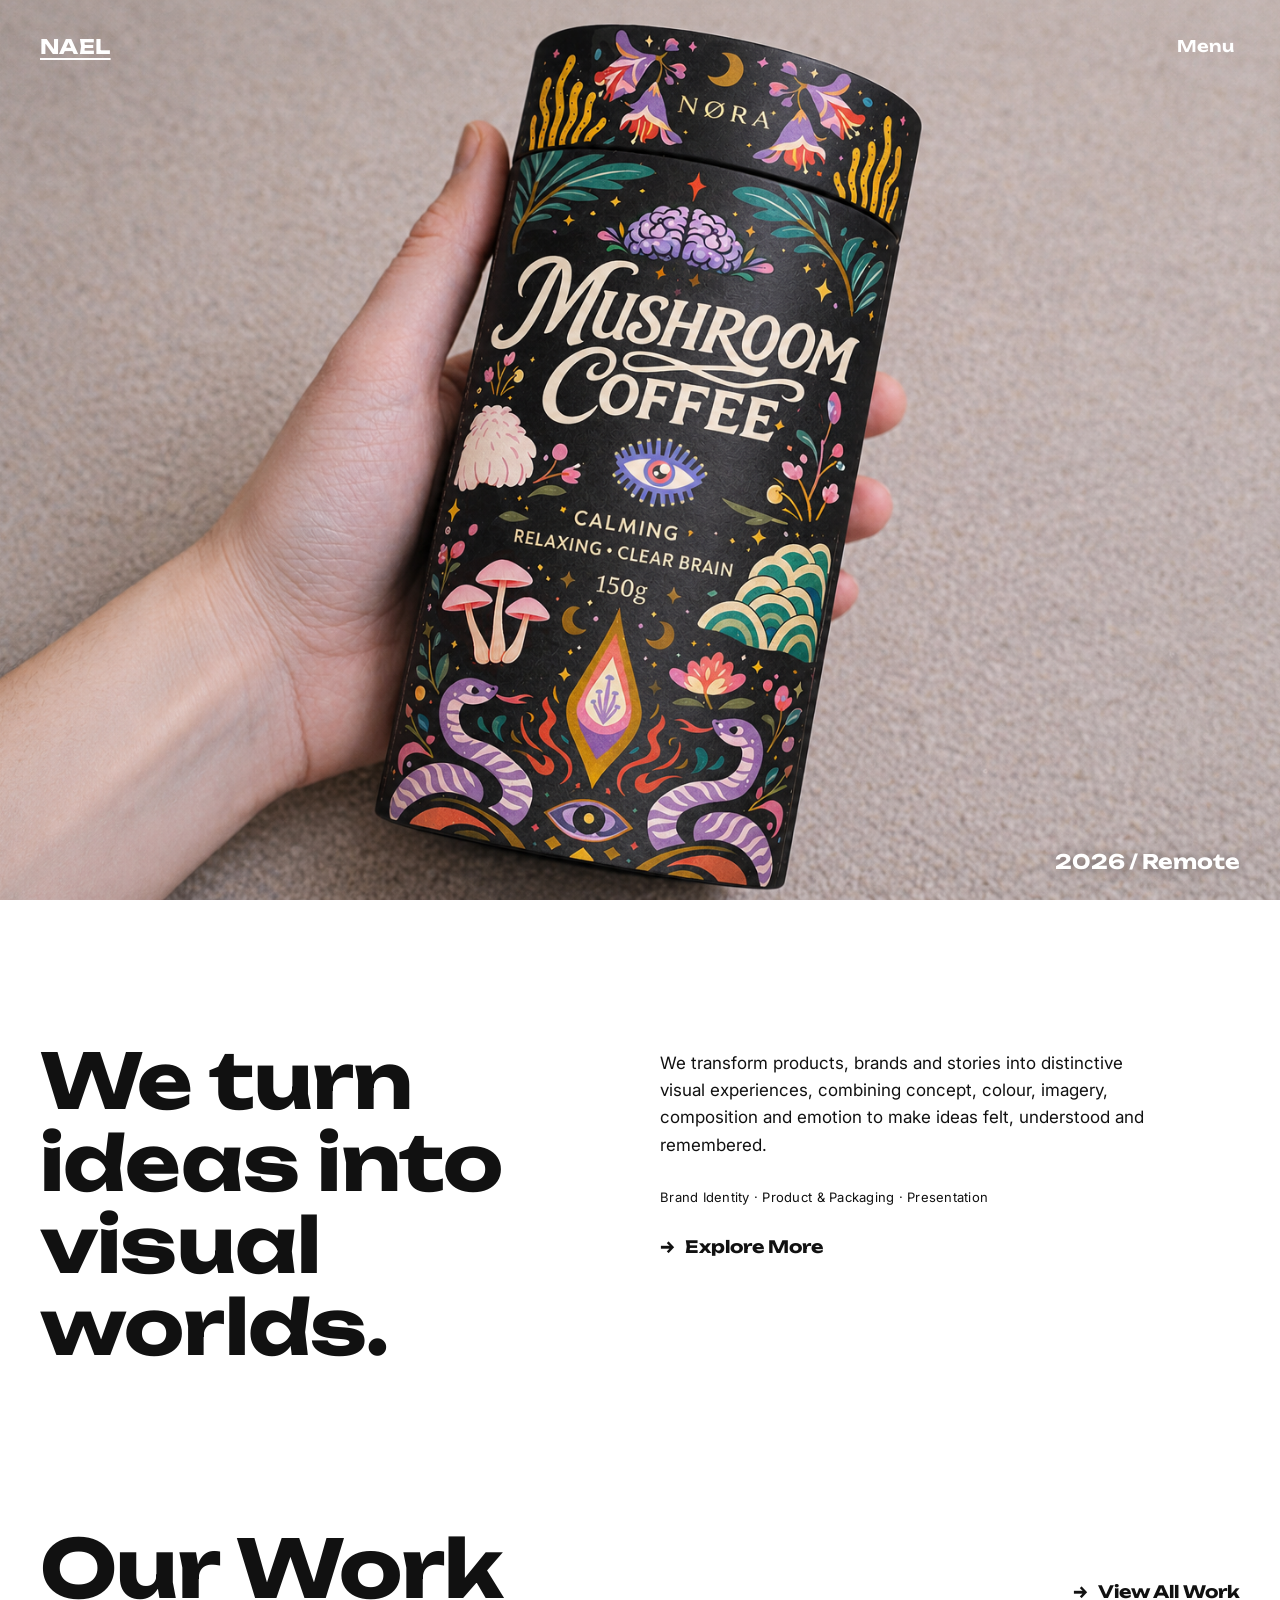
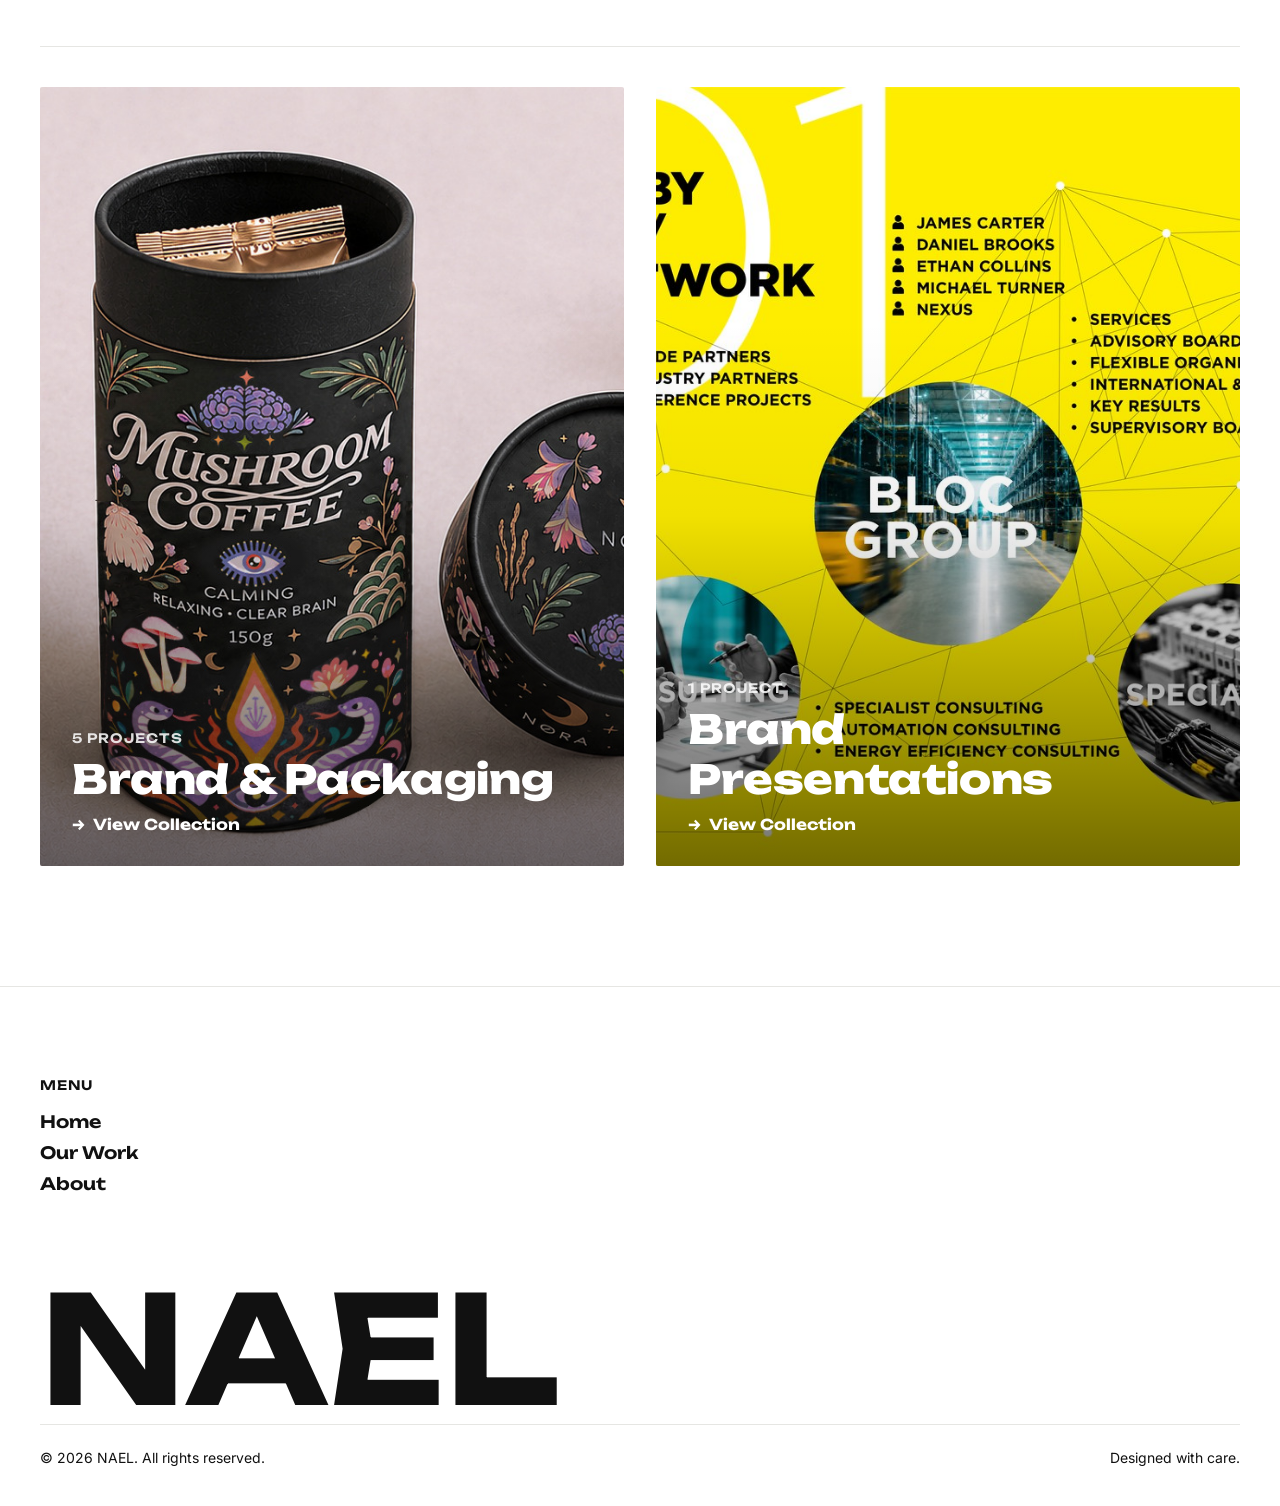
==== index.html @ 0442d5aa "Add files via upload" ====
<!DOCTYPE html>
<html lang="en">
<head>
  <meta charset="UTF-8" />
  <meta name="viewport" content="width=device-width, initial-scale=1.0" />
  <title>NAEL — Design Portfolio</title>
  <meta name="description" content="Design studio for packaging, corporate design and presentation design." />

  <link rel="preconnect" href="https://fonts.googleapis.com">
  <link rel="preconnect" href="https://fonts.gstatic.com" crossorigin>
  <link href="https://fonts.googleapis.com/css2?family=Unbounded:wght@600;700;800;900&family=Inter:wght@400;500&display=swap" rel="stylesheet">


  <link rel="icon" type="image/x-icon" href="images/favicon.ico" />
  <link rel="icon" type="image/png" sizes="32x32" href="images/favicon-32.png" />
  <link rel="icon" type="image/png" sizes="16x16" href="images/favicon-16.png" />
  <link rel="apple-touch-icon" href="images/apple-touch-icon.png" />
  <link rel="stylesheet" href="css/style.css" />
</head>
<body>

  <!-- ===================== HEADER ===================== -->
  <header class="site-header">
    <a href="index.html" class="logo">NAEL</a>
    <button class="menu-toggle" data-menu-toggle>Menu</button>
  </header>

  <!-- Full-screen navigation overlay -->
  <nav class="nav-overlay" data-nav-overlay>
    <button class="nav-overlay-close" data-nav-close>Close</button>
    <ul class="nav-links">
      <li><a href="index.html">Home</a></li>
      <li><a href="work.html">Our Work</a></li>
      <li><a href="about.html">About</a></li>
      <li><a href="mailto:hello@nael.agency">Contact</a></li>
    </ul>
  </nav>

  <!-- ===================== HERO ===================== -->
  <section class="hero">
    <img src="images/hero.png" alt="Featured project" />
    <div class="hero-facts">
      <span>2026 / Remote</span>
    </div>
  </section>

  <!-- ===================== STATEMENT ===================== -->
  <section class="statement" id="about">
    <div class="statement-grid reveal">
      <h1 class="statement-headline">
        We turn ideas into visual worlds.
      </h1>
      <div class="statement-side">
        <p>
          We transform products, brands and stories into distinctive
          visual experiences, combining concept, colour, imagery,
          composition and emotion to make ideas felt, understood and
          remembered.
        </p>
        <p class="statement-tags">
          Brand Identity · Product & Packaging · Presentation
        </p>
        <a href="#work" class="explore-link">
          <span class="arrow">→</span> Explore More
        </a>
      </div>
    </div>
  </section>

  <!-- ===================== WORK / PROJECT GRID ===================== -->
  <section class="work" id="work">
    <div class="work-heading-row reveal">
      <h2 class="work-title">Our Work</h2>
      <a href="work.html" class="explore-link"><span class="arrow">→</span> View All Work</a>
    </div>
    <hr class="hairline" />

    <div class="category-grid" style="margin-top: 40px;">
      <a href="work-packaging.html" class="category-tile reveal">
        <img src="images/projects/nora/thumb.jpg" alt="Brand & Packaging" />
        <div class="category-tile-scrim"></div>
        <div class="category-tile-content">
          <div class="category-tile-count">5 Projects</div>
          <div class="category-tile-name">Brand & Packaging</div>
          <div class="category-tile-link"><span class="arrow">→</span> View Collection</div>
        </div>
      </a>

      <a href="work-presentations.html" class="category-tile reveal">
        <img src="images/projects/bloc/thumb.jpg" alt="Brand Presentations" />
        <div class="category-tile-scrim"></div>
        <div class="category-tile-content">
          <div class="category-tile-count">1 Project</div>
          <div class="category-tile-name">Brand Presentations</div>
          <div class="category-tile-link"><span class="arrow">→</span> View Collection</div>
        </div>
      </a>
    </div>
  </section>

  <!-- ===================== FOOTER ===================== -->
  <footer class="site-footer">
    <div class="footer-grid">      <div class="footer-col">
        <h4>Menu</h4>
        <a href="index.html">Home</a>
        <a href="work.html">Our Work</a>
        <a href="about.html">About</a>
      </div>
      <!-- Socials-Bereich vorerst versteckt, bei Bedarf einfach den Kommentar entfernen
      <div class="footer-col">
        <h4>Socials</h4>
        <a href="#" target="_blank" rel="noopener">Instagram</a>
        <a href="#" target="_blank" rel="noopener">LinkedIn</a>
      </div>
      -->
    </div>

    <p class="footer-wordmark">NAEL</p>

    <div class="footer-bottom">
      <span>© 2026 NAEL. All rights reserved.</span>
      <span>Designed with care.</span>
    </div>
  </footer>

  <script src="js/script.js"></script>
</body>
</html>
---- css/style.css ----
/* =========================================================
   PORTFOLIO — Grundstyles
   Farben, Typografie und Abstände sind als Variablen definiert.
   Wenn du z.B. die Schrift oder Farbe ändern willst, reicht es,
   die Werte hier oben im :root anzupassen.
   ========================================================= */

:root {
  --color-bg: #ffffff;
  --color-text: #111111;
  --color-text-muted: #111111;
  --color-line: #e6e6e3;
  --color-surface: #f4f3f0;

  --font-display: "Unbounded", "Helvetica Neue", Arial, sans-serif;
  --font-body: "Inter", "Helvetica Neue", Arial, sans-serif;

  --container-padding: 40px;
  --header-height: 92px;
}

@media (max-width: 720px) {
  :root {
    --container-padding: 20px;
    --header-height: 72px;
  }
}

* {
  box-sizing: border-box;
}

html {
  scroll-behavior: smooth;
}

body {
  margin: 0;
  background: var(--color-bg);
  color: var(--color-text);
  font-family: var(--font-body);
  -webkit-font-smoothing: antialiased;
  overflow-x: hidden;
}

img {
  max-width: 100%;
  display: block;
}

a {
  color: inherit;
  text-decoration: none;
}

@media (prefers-reduced-motion: reduce) {
  html {
    scroll-behavior: auto;
  }
  * {
    animation-duration: 0.01ms !important;
    transition-duration: 0.01ms !important;
  }
}

/* ---------- Layout Helpers ---------- */

.wrap {
  width: 100%;
  padding: 0 var(--container-padding);
}

.hairline {
  border: none;
  border-top: 1px solid var(--color-line);
  margin: 0;
}

/* ---------- Site Header (auf allen Seiten) ---------- */

.site-header {
  position: fixed;
  top: 0;
  left: 0;
  right: 0;
  z-index: 100;
  display: flex;
  align-items: center;
  justify-content: space-between;
  height: var(--header-height);
  padding: 0 var(--container-padding);
  background: transparent;
  transition: background 0.25s ease, box-shadow 0.25s ease;
}

.site-header a,
.site-header button {
  color: #ffffff;
  transition: color 0.25s ease;
}

/* Sobald man über das Hero-/Headerbild hinaus gescrollt hat,
   bekommt der Header einen weißen Balken und dunklen Text,
   damit er auch über hellem Hintergrund lesbar bleibt. */
.site-header.is-scrolled {
  background: rgba(255, 255, 255, 0.94);
  box-shadow: 0 1px 0 var(--color-line);
}

.site-header.is-scrolled a,
.site-header.is-scrolled button {
  color: var(--color-text);
}

.logo {
  font-family: var(--font-display);
  font-weight: 700;
  font-size: 20px;
  letter-spacing: 0.02em;
  text-decoration: underline;
  text-underline-offset: 4px;
}

.menu-toggle {
  background: none;
  border: none;
  font-family: var(--font-display);
  font-weight: 600;
  font-size: 16px;
  cursor: pointer;
  letter-spacing: 0.02em;
}

/* Full-screen nav overlay */
.nav-overlay {
  position: fixed;
  inset: 0;
  background: var(--color-text);
  color: #fff;
  z-index: 200;
  display: flex;
  flex-direction: column;
  justify-content: center;
  padding: var(--container-padding);
  transform: translateY(-100%);
  transition: transform 0.5s cubic-bezier(0.65, 0, 0.35, 1);
}

.nav-overlay.is-open {
  transform: translateY(0);
}

.nav-overlay-close {
  position: absolute;
  top: 0;
  right: 0;
  height: var(--header-height);
  padding: 0 var(--container-padding);
  display: flex;
  align-items: center;
  background: none;
  border: none;
  color: #fff;
  font-family: var(--font-display);
  font-weight: 600;
  font-size: 16px;
  cursor: pointer;
}

.nav-links {
  list-style: none;
  margin: 0;
  padding: 0;
}

.nav-links li {
  border-top: 1px solid rgba(255, 255, 255, 0.2);
}

.nav-links li:last-child {
  border-bottom: 1px solid rgba(255, 255, 255, 0.2);
}

.nav-links a {
  display: block;
  font-family: var(--font-display);
  font-weight: 700;
  font-size: clamp(32px, 8vw, 64px);
  padding: 14px 0;
  letter-spacing: -0.01em;
}

.nav-links a:hover {
  opacity: 0.6;
}

/* ---------- Hero ---------- */

.hero {
  position: relative;
  width: 100%;
  height: 100svh;
  min-height: 560px;
  overflow: hidden;
}

.hero img {
  width: 100%;
  height: 100%;
  object-fit: cover;
}

.hero-facts {
  position: absolute;
  left: 0;
  right: 0;
  bottom: 0;
  display: flex;
  justify-content: flex-end;
  padding: 26px var(--container-padding);
  color: #ffffff;
  text-shadow: 0 1px 12px rgba(0, 0, 0, 0.4);
  font-family: var(--font-display);
  font-weight: 700;
  font-size: clamp(14px, 1.6vw, 20px);
  line-height: 1.2;
}

@media (max-width: 640px) {
  .hero-facts {
    font-size: 15px;
  }
}

/* ---------- Statement Section ---------- */

.statement {
  padding: 140px var(--container-padding) 90px;
}

.statement-grid {
  display: grid;
  grid-template-columns: 1fr 1fr;
  gap: 40px;
  align-items: start;
}

.statement-headline {
  font-family: var(--font-display);
  font-weight: 700;
  font-size: clamp(34px, 6.5vw, 76px);
  line-height: 1.08;
  letter-spacing: -0.01em;
  margin: 0;
}

.statement-side {
  display: flex;
  flex-direction: column;
  gap: 28px;
  padding-top: 10px;
}

.statement-side p {
  font-size: 17px;
  line-height: 1.6;
  color: var(--color-text);
  margin: 0;
  max-width: 44ch;
}

.statement-tags {
  font-size: 13px !important;
  color: var(--color-text-muted) !important;
  letter-spacing: 0.02em;
}

.explore-link {
  display: inline-flex;
  align-items: center;
  gap: 10px;
  font-family: var(--font-display);
  font-weight: 700;
  font-size: 17px;
  width: fit-content;
}

.explore-link .arrow {
  transition: transform 0.25s ease;
}

.explore-link:hover .arrow {
  transform: translateX(4px);
}

@media (max-width: 800px) {
  .statement-grid {
    grid-template-columns: 1fr;
  }
  .statement {
    padding: 110px var(--container-padding) 60px;
  }
}

/* ---------- Work / Project Grid Section ---------- */

.work {
  padding: 60px var(--container-padding) 120px;
}

.work-heading-row {
  display: flex;
  align-items: baseline;
  justify-content: space-between;
  flex-wrap: wrap;
  gap: 20px;
  padding-bottom: 28px;
}

.work-title {
  font-family: var(--font-display);
  font-weight: 700;
  font-size: clamp(40px, 7vw, 80px);
  letter-spacing: -0.01em;
  margin: 0;
}

.filters {
  display: flex;
  flex-wrap: wrap;
  gap: 10px;
}

.filter-btn {
  font-family: var(--font-display);
  font-weight: 600;
  font-size: 14px;
  padding: 10px 18px;
  border: 1px solid var(--color-line);
  border-radius: 999px;
  background: transparent;
  cursor: pointer;
  transition: background 0.2s ease, color 0.2s ease, border-color 0.2s ease;
}

.filter-btn:hover {
  border-color: var(--color-text);
}

.filter-btn.is-active {
  background: var(--color-text);
  color: #fff;
  border-color: var(--color-text);
}

.project-grid {
  display: grid;
  grid-template-columns: repeat(2, 1fr);
  gap: 40px 40px;
}

.project-card {
  display: block;
  cursor: pointer;
}

.project-card.is-hidden {
  display: none;
}

.project-thumb {
  position: relative;
  aspect-ratio: 4 / 3;
  overflow: hidden;
  background: var(--color-surface);
}

.project-thumb img {
  width: 100%;
  height: 100%;
  object-fit: cover;
  transition: transform 0.6s cubic-bezier(0.16, 1, 0.3, 1);
}

.project-card:hover .project-thumb img {
  transform: scale(1.04);
}

.project-view-tag {
  position: absolute;
  left: 50%;
  top: 50%;
  transform: translate(-50%, -50%) scale(0.9);
  background: rgba(17, 17, 17, 0.85);
  color: #fff;
  font-family: var(--font-display);
  font-weight: 700;
  font-size: 15px;
  padding: 12px 22px;
  border-radius: 999px;
  opacity: 0;
  transition: opacity 0.3s ease, transform 0.3s ease;
  white-space: nowrap;
}

.project-card:hover .project-view-tag {
  opacity: 1;
  transform: translate(-50%, -50%) scale(1);
}

.project-meta {
  display: flex;
  justify-content: space-between;
  align-items: baseline;
  padding-top: 18px;
  gap: 12px;
}

.project-meta .names {
  display: flex;
  flex-direction: column;
  gap: 2px;
}

.project-name {
  font-family: var(--font-display);
  font-weight: 700;
  font-size: 19px;
}

.project-client {
  font-size: 15px;
  color: var(--color-text-muted);
}

.project-tags {
  font-size: 14px;
  color: var(--color-text-muted);
  white-space: nowrap;
}

@media (max-width: 800px) {
  .project-grid {
    grid-template-columns: 1fr;
    gap: 48px;
  }
}

/* ---------- Footer ---------- */

.site-footer {
  padding: 90px var(--container-padding) 40px;
  border-top: 1px solid var(--color-line);
}

.footer-grid {
  display: grid;
  grid-template-columns: 1fr 1fr;
  gap: 40px;
  padding-bottom: 70px;
  max-width: 500px;
}

.footer-col h4 {
  font-family: var(--font-display);
  font-size: 13px;
  font-weight: 600;
  color: var(--color-text-muted);
  text-transform: uppercase;
  letter-spacing: 0.06em;
  margin: 0 0 18px;
}

.footer-col a,
.footer-col p {
  display: block;
  font-family: var(--font-display);
  font-weight: 600;
  font-size: 17px;
  margin: 0 0 10px;
}

.footer-email-form {
  display: flex;
  align-items: center;
  gap: 12px;
  border-bottom: 1px solid var(--color-text);
  max-width: 320px;
  padding-bottom: 10px;
}

.footer-email-form input {
  flex: 1;
  border: none;
  outline: none;
  font-family: var(--font-body);
  font-size: 15px;
  background: transparent;
}

.footer-email-form button {
  border: none;
  background: none;
  cursor: pointer;
  font-size: 18px;
}

.footer-wordmark {
  font-family: var(--font-display);
  font-weight: 700;
  font-size: clamp(48px, 12vw, 150px);
  line-height: 1;
  letter-spacing: -0.01em;
  margin: 0;
}

.footer-bottom {
  display: flex;
  justify-content: space-between;
  flex-wrap: wrap;
  gap: 10px;
  padding-top: 24px;
  border-top: 1px solid var(--color-line);
  font-size: 14px;
  color: var(--color-text-muted);
}

@media (max-width: 800px) {
  .footer-grid {
    grid-template-columns: 1fr 1fr;
  }
  .footer-grid > :first-child {
    grid-column: 1 / -1;
    margin-bottom: 20px;
  }
}

/* ---------- Project Detail Page ---------- */

.project-header {
  position: relative;
  width: 100%;
  height: 100svh;
  min-height: 560px;
  overflow: hidden;
}

.project-header img {
  width: 100%;
  height: 100%;
  object-fit: cover;
}

.project-header-title {
  position: absolute;
  top: 30%;
  right: var(--container-padding);
  text-align: right;
  color: #fff;
  font-family: var(--font-display);
  font-weight: 800;
  font-size: clamp(36px, 6vw, 84px);
  line-height: 1.05;
  letter-spacing: -0.01em;
  text-shadow: 0 2px 24px rgba(0, 0, 0, 0.35);
  max-width: 80%;
  margin-left: auto;
}

.project-header-meta {
  position: absolute;
  left: 0;
  right: 0;
  bottom: 0;
  display: grid;
  grid-template-columns: repeat(3, 1fr);
  gap: 20px;
  padding: 34px var(--container-padding) 26px;
  color: #fff;
  font-family: var(--font-display);
  background: linear-gradient(
    to top,
    rgba(0, 0, 0, 0.7) 0%,
    rgba(0, 0, 0, 0.4) 60%,
    rgba(0, 0, 0, 0) 100%
  );
}

.project-header-meta div:nth-child(2) {
  text-align: center;
}

.project-header-meta div:nth-child(3) {
  text-align: right;
}

.project-header-meta strong {
  display: block;
  font-weight: 700;
  font-size: clamp(15px, 1.7vw, 20px);
  text-shadow: 0 1px 8px rgba(0, 0, 0, 0.6);
}

.project-header-meta span {
  display: block;
  font-weight: 700;
  font-size: clamp(15px, 1.7vw, 20px);
  opacity: 1;
  text-shadow: 0 1px 8px rgba(0, 0, 0, 0.6);
}

@media (max-width: 640px) {
  .project-header-title {
    top: 20%;
    max-width: 100%;
    text-align: left;
    right: auto;
    left: var(--container-padding);
    margin-left: 0;
  }
  .project-header-meta {
    grid-template-columns: 1fr;
    gap: 4px;
  }
  .project-header-meta div:nth-child(2),
  .project-header-meta div:nth-child(3) {
    text-align: left;
  }
}

/* Intro: Headline + Fließtext + Services */
.project-copy {
  padding: 110px var(--container-padding) 70px;
}

.project-copy-grid {
  display: grid;
  grid-template-columns: 1fr 1fr;
  gap: 40px;
}

.project-copy h2 {
  font-family: var(--font-display);
  font-weight: 800;
  font-size: clamp(34px, 5.5vw, 64px);
  letter-spacing: -0.01em;
  margin: 0 0 8px;
  grid-column: 1 / 2;
  max-width: 640px;
}

.project-copy-body {
  grid-column: 1 / 2;
  display: flex;
  flex-direction: column;
  gap: 22px;
}

.project-copy-body p {
  font-size: 17px;
  line-height: 1.75;
  margin: 0;
  max-width: 640px;
}

.project-copy-services {
  margin-top: 6px;
  font-size: 15px;
  color: var(--color-text-muted);
}

.project-copy-services strong {
  display: block;
  color: var(--color-text);
  font-family: var(--font-display);
  font-weight: 700;
  margin-bottom: 6px;
}

.section-label {
  text-transform: uppercase;
  letter-spacing: 0.06em;
  font-size: 14px;
  font-weight: 700;
  color: var(--color-text-muted);
  margin-top: 8px;
}

.project-copy-body ul {
  margin: 0;
  padding-left: 20px;
}

.project-copy-body li {
  font-size: 17px;
  line-height: 1.6;
  margin-bottom: 6px;
}

@media (max-width: 800px) {
  .project-copy-grid {
    grid-template-columns: 1fr;
  }
  .project-copy-body {
    grid-column: 1 / -1;
  }
}

/* Bildergalerie */
.gallery-grid-2 {
  display: grid;
  grid-template-columns: 1fr 1fr;
  gap: 24px;
}

.gallery-grid-2 img {
  width: 100%;
  height: 100%;
  aspect-ratio: 4 / 3;
  object-fit: cover;
  border-radius: 2px;
}

@media (max-width: 800px) {
  .gallery-grid-2 {
    grid-template-columns: 1fr;
  }
}

/* More Work am Ende der Projektseite */
.more-work {
  padding: 40px var(--container-padding) 100px;
}

.more-work-title {
  font-family: var(--font-display);
  font-weight: 700;
  font-size: clamp(36px, 6vw, 64px);
  letter-spacing: -0.01em;
  margin: 0 0 28px;
}

.project-intro {
  padding: 90px var(--container-padding) 60px;
  display: grid;
  grid-template-columns: 1fr 1fr;
  gap: 40px;
}

.project-intro h1 {
  font-family: var(--font-display);
  font-weight: 700;
  font-size: clamp(32px, 5vw, 56px);
  letter-spacing: -0.01em;
  margin: 0 0 20px;
}

.project-intro-meta {
  display: flex;
  gap: 32px;
  flex-wrap: wrap;
  font-size: 14px;
  color: var(--color-text-muted);
}

.project-intro-meta strong {
  display: block;
  color: var(--color-text);
  font-family: var(--font-display);
  font-size: 15px;
  margin-bottom: 4px;
}

.project-intro p {
  font-size: 18px;
  line-height: 1.7;
  margin: 0;
  max-width: 50ch;
}

.project-body {
  padding: 0 var(--container-padding) 100px;
  display: flex;
  flex-direction: column;
  gap: 24px;
}

.project-body img {
  width: 100%;
  border-radius: 2px;
}

/* Für Bilder, die ausdrücklich NICHT zugeschnitten werden sollen
   (z.B. hohe Produktfotos) — Klasse "no-crop" am img-Tag ergänzen */
.no-crop {
  aspect-ratio: auto !important;
  object-fit: initial !important;
  height: auto !important;
}

.gallery-row-compact {
  display: flex;
  flex-wrap: wrap;
  gap: 24px;
  justify-content: center;
  align-items: flex-end;
}

.gallery-row-compact img {
  width: auto !important;
  height: 480px !important;
  max-width: 100%;
  object-fit: contain !important;
  border-radius: 2px;
}

@media (max-width: 800px) {
  .gallery-row-compact img {
    height: 320px !important;
  }
}

.process-proof {
  max-width: 420px;
  margin: 0 auto;
  text-align: center;
}

.process-proof img {
  width: 100%;
  border: 1px solid var(--color-line);
  border-radius: 2px;
}

.process-proof-caption {
  font-size: 13px;
  color: var(--color-text-muted);
  margin-top: 12px;
}

.process-note {
  border-top: 1px solid var(--color-line);
  padding-top: 28px;
  margin-top: 8px;
  max-width: 680px;
}

.project-disclosure {
  border-top: 1px solid var(--color-line);
  padding-top: 20px;
  margin-top: 8px;
}

.project-disclosure p {
  font-size: 13px;
  color: var(--color-text-muted);
  margin: 0 0 4px;
  line-height: 1.6;
}

.process-note strong {
  display: block;
  font-family: var(--font-display);
  font-weight: 700;
  font-size: 19px;
  color: var(--color-text);
  margin-bottom: 14px;
}

.process-note p {
  font-family: var(--font-body);
  font-size: 15px;
  line-height: 1.7;
  color: var(--color-text-muted);
  margin: 0 0 14px;
}

.process-note p:last-child {
  margin-bottom: 0;
}

/* ---------- Work Hub (Portfolio-Übersicht: Our Work) ---------- */

.work-hub {
  padding: 160px var(--container-padding) 120px;
}

.work-hub-intro {
  max-width: 760px;
  margin-bottom: 64px;
}

.work-hub-title {
  font-family: var(--font-display);
  font-weight: 800;
  font-size: clamp(40px, 7vw, 80px);
  letter-spacing: -0.02em;
  margin: 0 0 18px;
}

.work-hub-subtitle {
  font-size: 18px;
  line-height: 1.7;
  color: var(--color-text-muted);
  margin: 0;
  max-width: 56ch;
}

.category-grid {
  display: grid;
  grid-template-columns: 1fr 1fr;
  gap: 32px;
}

.category-tile {
  position: relative;
  display: block;
  aspect-ratio: 3 / 4;
  overflow: hidden;
  border-radius: 2px;
  background: var(--color-surface);
}

.category-tile img {
  width: 100%;
  height: 100%;
  object-fit: cover;
  transition: transform 0.7s cubic-bezier(0.16, 1, 0.3, 1);
}

.category-tile:hover img {
  transform: scale(1.045);
}

.category-tile-scrim {
  position: absolute;
  inset: 0;
  background: linear-gradient(
    to top,
    rgba(0, 0, 0, 0.55) 0%,
    rgba(0, 0, 0, 0.05) 45%,
    rgba(0, 0, 0, 0) 70%
  );
}

.category-tile-content {
  position: absolute;
  left: 0;
  right: 0;
  bottom: 0;
  padding: 32px;
  color: #fff;
}

.category-tile-count {
  font-family: var(--font-display);
  font-weight: 600;
  font-size: 13px;
  text-transform: uppercase;
  letter-spacing: 0.08em;
  opacity: 0.85;
  margin-bottom: 8px;
}

.category-tile-name {
  font-family: var(--font-display);
  font-weight: 800;
  font-size: clamp(26px, 3.2vw, 40px);
  letter-spacing: -0.01em;
  margin-bottom: 10px;
}

.category-tile-link {
  display: inline-flex;
  align-items: center;
  gap: 8px;
  font-family: var(--font-display);
  font-weight: 700;
  font-size: 15px;
}

.category-tile-link .arrow {
  transition: transform 0.25s ease;
}

.category-tile:hover .category-tile-link .arrow {
  transform: translateX(4px);
}

@media (max-width: 800px) {
  .work-hub {
    padding-top: 120px;
  }
  .category-grid {
    grid-template-columns: 1fr;
  }
  .category-tile {
    aspect-ratio: 4 / 3;
  }
}

/* ---------- Work Category page (Packaging Design / Brand Presentations) ---------- */

.category-header {
  padding: 160px var(--container-padding) 40px;
}

.category-back-link {
  display: inline-flex;
  align-items: center;
  gap: 8px;
  font-family: var(--font-display);
  font-weight: 700;
  font-size: 14px;
  color: var(--color-text-muted);
  margin-bottom: 28px;
}

.category-title {
  font-family: var(--font-display);
  font-weight: 800;
  font-size: clamp(40px, 7vw, 80px);
  letter-spacing: -0.02em;
  margin: 0 0 16px;
}

.category-subtitle {
  font-size: 17px;
  line-height: 1.7;
  color: var(--color-text-muted);
  max-width: 56ch;
  margin: 0;
}

.category-empty {
  padding: 60px var(--container-padding) 160px;
  text-align: center;
}

.category-empty p {
  font-size: 17px;
  color: var(--color-text-muted);
  max-width: 48ch;
  margin: 0 auto;
}

/* ---------- About Page ---------- */

.about-hero {
  padding: 160px var(--container-padding) 60px;
}

.about-hero h1 {
  font-family: var(--font-display);
  font-weight: 800;
  font-size: clamp(36px, 6.5vw, 76px);
  letter-spacing: -0.02em;
  line-height: 1.08;
  margin: 0 0 32px;
  max-width: 16ch;
}

.about-hero p {
  font-size: 19px;
  line-height: 1.7;
  max-width: 62ch;
  margin: 0 0 20px;
  color: var(--color-text);
}

.about-values {
  padding: 40px var(--container-padding) 100px;
}

.about-values-grid {
  display: grid;
  grid-template-columns: repeat(3, 1fr);
  gap: 40px;
  margin-top: 40px;
}

.about-value h3 {
  font-family: var(--font-display);
  font-weight: 700;
  font-size: 19px;
  margin: 0 0 10px;
}

.about-value p {
  font-size: 15px;
  line-height: 1.65;
  color: var(--color-text-muted);
  margin: 0;
}

.about-cta {
  padding: 20px var(--container-padding) 120px;
  border-top: 1px solid var(--color-line);
  padding-top: 60px;
}

.about-cta p {
  font-size: 17px;
  line-height: 1.7;
  max-width: 56ch;
  margin: 0 0 20px;
}

.contact-form {
  max-width: 520px;
  margin-top: 40px;
  display: flex;
  flex-direction: column;
  gap: 20px;
}

.contact-form label {
  display: block;
  font-family: var(--font-display);
  font-weight: 700;
  font-size: 13px;
  text-transform: uppercase;
  letter-spacing: 0.06em;
  color: var(--color-text-muted);
  margin-bottom: 8px;
}

.contact-form input,
.contact-form textarea {
  width: 100%;
  border: none;
  border-bottom: 1px solid var(--color-line);
  background: transparent;
  padding: 10px 0;
  font-family: var(--font-body);
  font-size: 16px;
  color: var(--color-text);
}

.contact-form input:focus,
.contact-form textarea:focus {
  outline: none;
  border-bottom-color: var(--color-text);
}

.contact-form textarea {
  resize: vertical;
  min-height: 120px;
}

.contact-form button {
  align-self: flex-start;
  margin-top: 8px;
  font-family: var(--font-display);
  font-weight: 700;
  font-size: 15px;
  background: var(--color-text);
  color: var(--color-bg);
  border: none;
  padding: 14px 32px;
  border-radius: 2px;
  cursor: pointer;
  transition: opacity 0.2s ease;
}

.contact-form button:hover {
  opacity: 0.85;
}

.contact-form-note {
  font-size: 13px;
  color: var(--color-text-muted);
  margin-top: 12px;
}

.contact-form-success {
  display: none;
  font-size: 16px;
  padding: 20px 0;
}

.contact-form-success.is-visible {
  display: block;
}

.contact-form.is-hidden {
  display: none;
}

/* ---------- Team Section ---------- */

.team-section {
  padding: 20px var(--container-padding) 40px;
  border-top: 1px solid var(--color-line);
  padding-top: 60px;
}

.team-grid {
  display: grid;
  grid-template-columns: 1fr 1fr;
  gap: 64px;
  margin-top: 40px;
}

.team-member-photo {
  width: 220px;
  height: 220px;
  border-radius: 50%;
  overflow: hidden;
  margin: 0 0 28px;
}

.team-member-photo img {
  width: 100%;
  height: 100%;
  object-fit: cover;
  display: block;
}

.team-member-name {
  font-family: var(--font-display);
  font-weight: 800;
  font-size: 26px;
  margin: 0 0 4px;
}

.team-member-role {
  font-family: var(--font-display);
  font-weight: 700;
  font-size: 14px;
  text-transform: uppercase;
  letter-spacing: 0.05em;
  color: var(--color-text-muted);
  margin: 0 0 24px;
}

.team-member-bio p {
  font-size: 15px;
  line-height: 1.7;
  color: var(--color-text);
  margin: 0 0 16px;
}

.team-member-bio p:last-child {
  margin-bottom: 0;
}

.team-member-placeholder {
  border: 1px dashed var(--color-line);
  border-radius: 4px;
  padding: 40px 24px;
  color: var(--color-text-muted);
  font-size: 14px;
  text-align: center;
}

@media (max-width: 800px) {
  .team-grid {
    grid-template-columns: 1fr;
    gap: 48px;
  }
  .team-member-photo {
    width: 160px;
    height: 160px;
  }
}

@media (max-width: 800px) {
  .about-hero {
    padding-top: 120px;
  }
  .about-values-grid {
    grid-template-columns: 1fr;
    gap: 32px;
  }
}

@media (max-width: 800px) {
  .category-header {
    padding-top: 120px;
  }
}

.project-body .two-col {
  display: grid;
  grid-template-columns: 1fr 1fr;
  gap: 24px;
}

@media (max-width: 800px) {
  .project-intro {
    grid-template-columns: 1fr;
  }
  .project-body .two-col {
    grid-template-columns: 1fr;
  }
}

.back-link {
  display: inline-flex;
  align-items: center;
  gap: 8px;
  font-family: var(--font-display);
  font-weight: 700;
  font-size: 15px;
  padding: 40px var(--container-padding) 0;
}

/* ---------- Reveal on scroll (disabled: content is always visible) ---------- */

.reveal {
  opacity: 1;
}
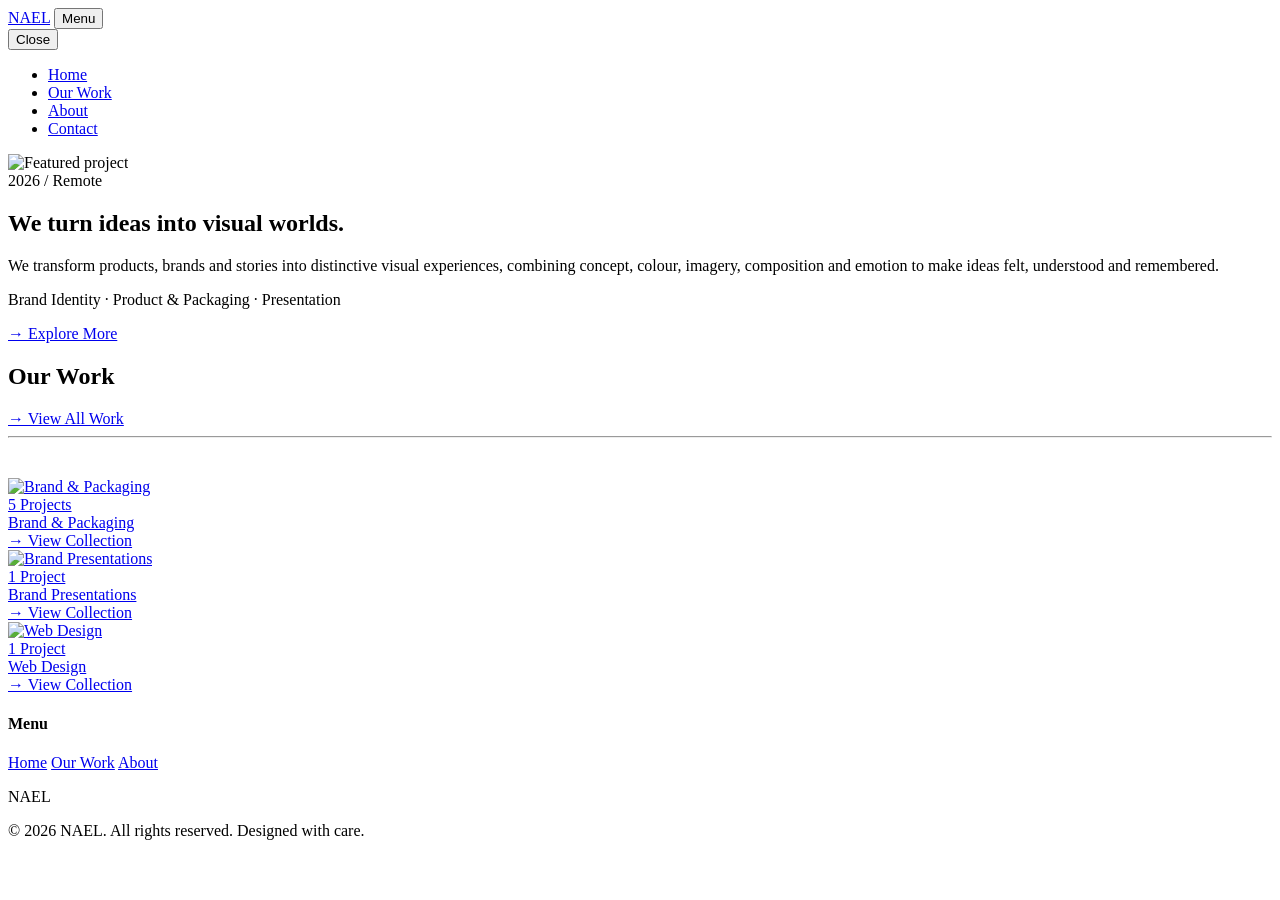
==== commit c2b9a28f: "Add files via upload" ====
--- a/index.html
+++ b/index.html
@@ -95,6 +95,16 @@
           <div class="category-tile-link"><span class="arrow">→</span> View Collection</div>
         </div>
       </a>
+
+      <a href="work-webdesign.html" class="category-tile reveal">
+        <img src="images/projects/cleanframe/thumb.jpg" alt="Web Design" />
+        <div class="category-tile-scrim"></div>
+        <div class="category-tile-content">
+          <div class="category-tile-count">1 Project</div>
+          <div class="category-tile-name">Web Design</div>
+          <div class="category-tile-link"><span class="arrow">→</span> View Collection</div>
+        </div>
+      </a>
     </div>
   </section>
 
